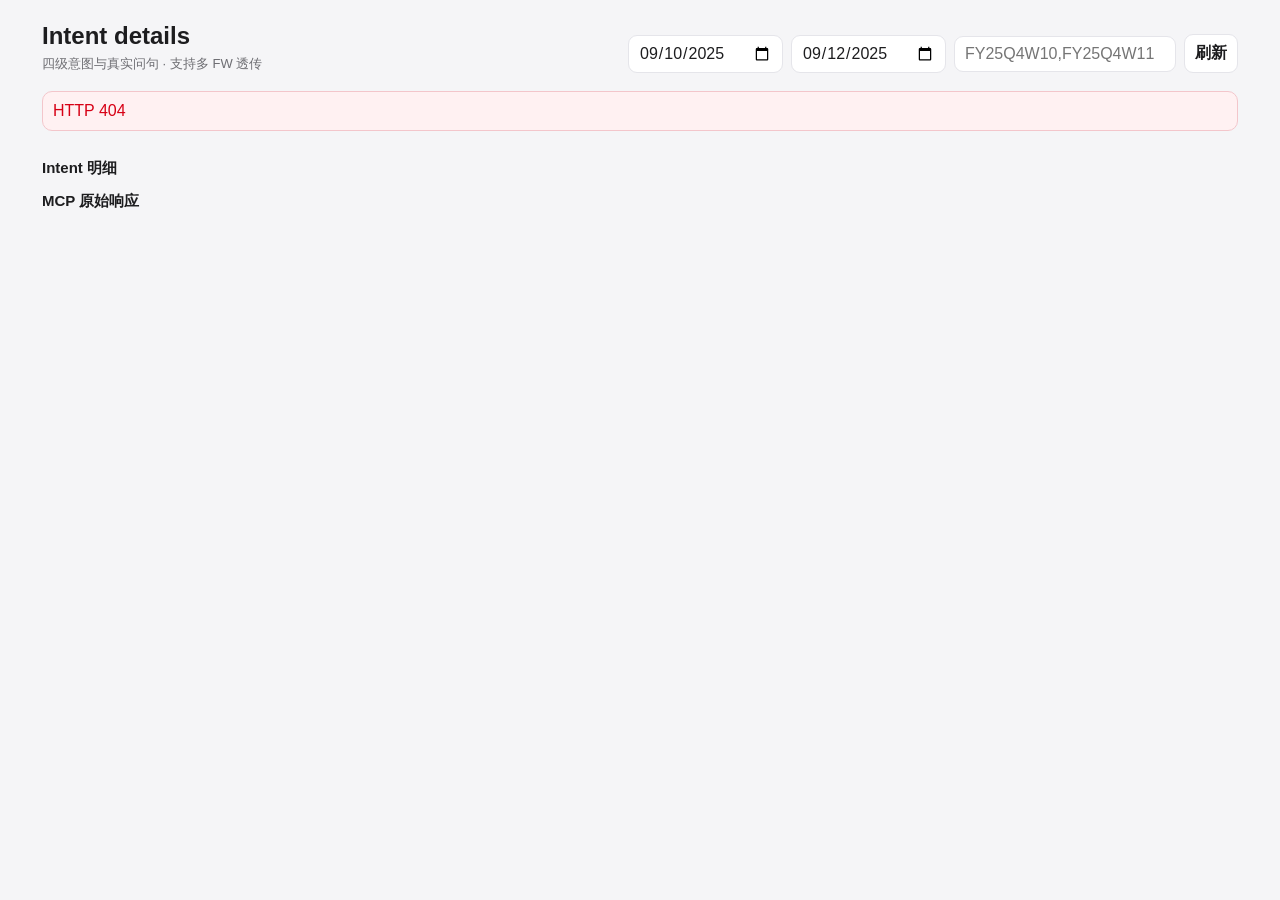
==== npi_intent_details.html @ 2748bf7d "P0: restore runnable MCP dashboard and harden data path" ====
<!doctype html><html lang="zh-CN"><head><meta charset="utf-8"><meta name="viewport" content="width=device-width,initial-scale=1"><title>Intent details</title><link rel="stylesheet" href="styles.css"></head><body><main class="page"><div class="page-head"><div><h1>Intent details</h1><div class="sub">四级意图与真实问句 · 支持多 FW 透传</div></div><div class="filters"><input id="date_from" class="input" type="date" value="2025-09-10"><input id="date_to" class="input" type="date" value="2025-09-12"><input id="fw" class="input" placeholder="FY25Q4W10,FY25Q4W11"><button id="reload" class="btn">刷新</button></div></div><div id="state" class="loading">加载中…</div><div id="summary" class="grid section"></div><section class="section"><h2>Intent 明细</h2><div id="rows"></div></section><section class="section"><h2>MCP 原始响应</h2><div id="raw"></div></section></main><script src="dashboard.js"></script><script src="intent.js"></script></body></html>
---- styles.css ----
:root {
  --bg:#f5f5f7; --card:#fff; --line:#e5e5ea; --text:#1d1d1f;
  --muted:#6e6e73; --blue:#0071e3; --purple:#7c4dff; --red:#d70015;
}
* { box-sizing:border-box; }
html,body { margin:0; height:100%; font-family:-apple-system,BlinkMacSystemFont,"Segoe UI",sans-serif; color:var(--text); background:var(--bg); }
button,input,select { font:inherit; }
.top { height:58px; padding:0 28px; display:flex; align-items:center; justify-content:space-between; background:#fff; border-bottom:1px solid var(--line); }
.brand { font-weight:750; letter-spacing:-.02em; }
.controls,.nav,.actions,.filters,.chat-row { display:flex; gap:10px; align-items:center; }
.select,.btn,.input { border:1px solid var(--line); background:#fff; border-radius:9px; padding:8px 10px; color:var(--text); }
.btn { cursor:pointer; font-weight:600; }
.btn.primary { background:var(--blue); color:#fff; border-color:var(--blue); }
.pill { display:inline-flex; align-items:center; gap:7px; border:1px solid #c8e7d0; background:#eef9f1; color:#1f7a36; border-radius:999px; padding:6px 10px; font-size:12px; }
.pill.off { border-color:#f1c6cb; background:#fff1f2; color:#b4232d; }
.dot { width:7px; height:7px; border-radius:50%; background:currentColor; }
.nav { justify-content:center; padding:13px; }
.tab { border:0; background:transparent; border-radius:999px; padding:9px 17px; font-weight:650; color:var(--muted); cursor:pointer; }
.tab.active { background:#fff; color:var(--blue); box-shadow:0 2px 10px #0000000d; }
.frame { width:100%; height:calc(100vh - 112px); border:0; background:#fff; }
.drawer { position:fixed; right:0; top:0; bottom:0; width:min(440px,94vw); background:#fff; border-left:1px solid var(--line); box-shadow:-20px 0 50px #0002; transform:translateX(100%); transition:.25s; z-index:20; display:flex; flex-direction:column; }
.drawer.open { transform:none; }
.drawer-head,.drawer-foot { padding:14px 16px; border-bottom:1px solid var(--line); }
.drawer-head { display:flex; justify-content:space-between; align-items:center; }
.drawer-body { padding:16px; overflow:auto; flex:1; }
.msg { padding:11px 13px; border-radius:12px; background:#f6f7f9; margin:8px 0; font-size:13px; line-height:1.55; white-space:pre-wrap; }
.msg.user { background:var(--blue); color:#fff; margin-left:20%; }
.chat-row input { flex:1; }
.page { max-width:1240px; margin:auto; padding:22px; }
.page-head { display:flex; justify-content:space-between; gap:16px; align-items:flex-end; margin-bottom:18px; }
.page h1 { font-size:24px; margin:0; }
.sub { font-size:13px; color:var(--muted); margin-top:5px; }
.filters { gap:8px; flex-wrap:wrap; }
.grid { display:grid; grid-template-columns:repeat(4,minmax(0,1fr)); gap:12px; }
.card { background:var(--card); border:1px solid var(--line); border-radius:14px; padding:16px; }
.kpi-label { font-size:12px; color:var(--muted); }
.kpi-value { font-size:26px; font-weight:760; margin-top:6px; }
.kpi-sub { font-size:12px; color:var(--muted); margin-top:5px; }
.section { margin-top:14px; }
.section h2 { font-size:15px; margin:0 0 10px; }
.table-wrap { overflow:auto; border:1px solid var(--line); border-radius:12px; background:#fff; }
table { width:100%; border-collapse:collapse; font-size:12px; }
th,td { padding:9px 11px; text-align:left; border-bottom:1px solid #f0f0f2; vertical-align:top; }
th { background:#fafafa; color:var(--muted); font-weight:650; position:sticky; top:0; }
.empty { padding:28px; color:var(--muted); text-align:center; }
.error { color:var(--red); background:#fff1f2; border:1px solid #f3c6cb; padding:10px; border-radius:10px; }
.loading { color:var(--blue); }
.raw { white-space:pre-wrap; background:#1f2025; color:#eee; padding:14px; border-radius:10px; max-height:300px; overflow:auto; font:11px/1.5 ui-monospace,SFMono-Regular,Menlo,monospace; }
@media(max-width:820px) {
  .top { padding:0 12px; }
  .brand { display:none; }
  .grid { grid-template-columns:repeat(2,1fr); }
  .page-head { align-items:flex-start; flex-direction:column; }
  .frame { height:calc(100vh - 118px); }
  .controls select { max-width:150px; }
}
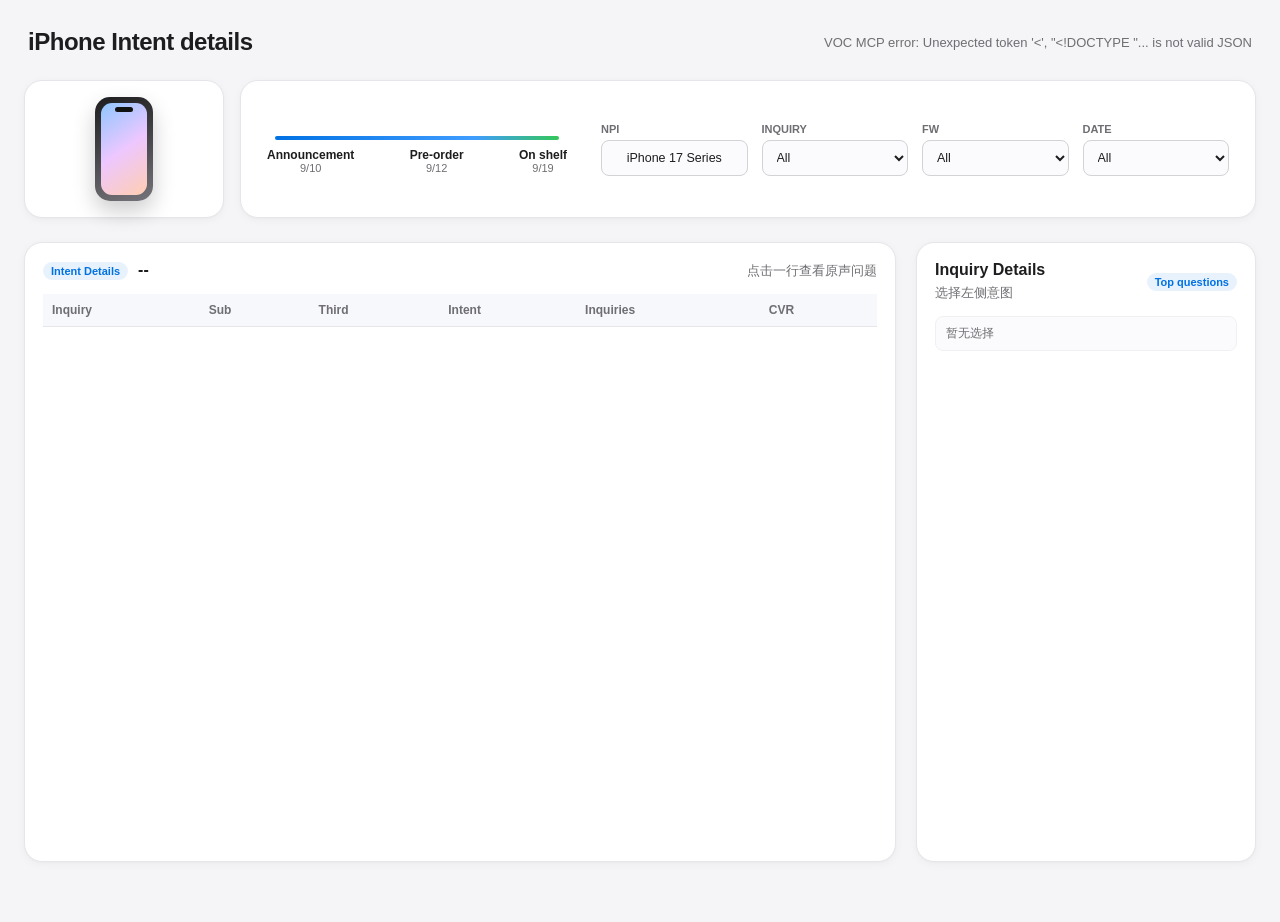
==== commit 7a8d0435: "Restore Intent template layout and map MCP intent tree/questions" ====
--- a/npi_intent_details.html
+++ b/npi_intent_details.html
@@ -1 +1 @@
-<!doctype html><html lang="zh-CN"><head><meta charset="utf-8"><meta name="viewport" content="width=device-width,initial-scale=1"><title>Intent details</title><link rel="stylesheet" href="styles.css"></head><body><main class="page"><div class="page-head"><div><h1>Intent details</h1><div class="sub">四级意图与真实问句 · 支持多 FW 透传</div></div><div class="filters"><input id="date_from" class="input" type="date" value="2025-09-10"><input id="date_to" class="input" type="date" value="2025-09-12"><input id="fw" class="input" placeholder="FY25Q4W10,FY25Q4W11"><button id="reload" class="btn">刷新</button></div></div><div id="state" class="loading">加载中…</div><div id="summary" class="grid section"></div><section class="section"><h2>Intent 明细</h2><div id="rows"></div></section><section class="section"><h2>MCP 原始响应</h2><div id="raw"></div></section></main><script src="dashboard.js"></script><script src="intent.js"></script></body></html>
+<!DOCTYPE html><html lang="zh-CN"><head><meta charset="UTF-8"><meta name="viewport" content="width=device-width,initial-scale=1"><title>Intent Details</title><link rel="stylesheet" href="./template.css"></head><body><div class="app-container"><div class="header-bar"><h1 class="header-title">iPhone Intent details</h1><div id="data-timestamp" class="header-meta">Data loading...</div></div><div class="top-control-row"><div class="card product-card-container"><div class="phone-art"></div></div><div class="card sec-control-panel"><div class="timeline"><div class="timeline-track"></div><div class="timeline-nodes"><div class="timeline-node"><strong>Announcement</strong>9/10</div><div class="timeline-node"><strong>Pre-order</strong>9/12</div><div class="timeline-node"><strong>On shelf</strong>9/19</div></div></div><div class="filter-grid"><div class="filter-item"><span class="filter-label">NPI</span><button class="filter-btn">iPhone 17 Series</button></div><div class="filter-item"><span class="filter-label">Inquiry</span><select id="inqFilter"><option value="">All</option></select></div><div class="filter-item"><span class="filter-label">FW</span><select id="fw"><option value="">All</option><option>FY25Q4W11</option></select></div><div class="filter-item"><span class="filter-label">Date</span><select id="date"><option value="">All</option><option value="2025-09-10,2025-09-12">9/10～9/12</option></select></div></div></div></div><div class="intent-layout"><div class="card intent-table-card"><div class="table-head"><div><span class="badge">Intent Details</span><strong id="summary" style="margin-left:10px">--</strong></div><span class="muted">点击一行查看原声问题</span></div><div class="table-scroll"><table class="intent-table"><thead><tr><th>Inquiry</th><th>Sub</th><th>Third</th><th>Intent</th><th>Inquiries</th><th>CVR</th></tr></thead><tbody id="intentBody"></tbody></table></div></div><div class="card inquiry-card"><div class="table-head"><div><strong>Inquiry Details</strong><div id="selectedNode" class="muted" style="margin-top:5px">选择左侧意图</div></div><span class="badge">Top questions</span></div><div id="questions" class="question-list"><div class="question muted">暂无选择</div></div></div></div></div><script>let allRows=[];function esc(s){return String(s??'').replace(/&/g,'&amp;').replace(/</g,'&lt;').replace(/>/g,'&gt;')}function cvr(r){return r.sessionCount>0?(r.sessionOrderCount/r.sessionCount*100):0}function render(){const f=inqFilter.value;const rows=f?allRows.filter(x=>x.firstIntention===f):allRows;intentBody.innerHTML=rows.map((r,i)=>`<tr data-i="${allRows.indexOf(r)}"><td>${esc(r.firstIntention)}</td><td>${esc(r.twoIntention)}</td><td>${esc(r.threeIntention)}</td><td>${esc(r.fourIntention)}</td><td>${Number(r.inquiries||0).toLocaleString()}</td><td>${cvr(r).toFixed(1)}%</td></tr>`).join('');intentBody.querySelectorAll('tr').forEach(tr=>tr.onclick=()=>show(allRows[Number(tr.dataset.i)]))}function show(r){selectedNode.textContent=[r.firstIntention,r.twoIntention,r.threeIntention,r.fourIntention].filter(Boolean).join(' › ');const q=(r.inquirieList||[]).slice(0,50);questions.innerHTML=q.length?q.map((x,i)=>`<div class="question"><strong style="color:#0071e3">#${i+1}</strong> ${esc(x.inquiryName)} <span class="muted">(${Number(x.inquiryCount||0).toLocaleString()})</span></div>`).join(''):'<div class="question muted">暂无原声问题</div>'}async function load(){try{const q=new URLSearchParams();if(fw.value)q.set('fw',fw.value);if(date.value){const[d1,d2]=date.value.split(',');q.set('date_from',d1);q.set('date_to',d2)}const r=await fetch('/api/mcp/intent_data?'+q);const j=await r.json();if(!r.ok||!j.success||!j.data?.length)throw new Error(j.error||'request failed');const rec=j.data[0],block=rec.intentDetailList?.[0]||{};allRows=block.intentList||[];const groups=[...new Set(allRows.map(x=>x.firstIntention).filter(Boolean))].sort();inqFilter.innerHTML='<option value="">All</option>'+groups.map(x=>`<option>${esc(x)}</option>`).join('');const total=allRows.reduce((s,x)=>s+Number(x.inquiries||0),0);summary.textContent=total.toLocaleString()+' inquiries';document.getElementById('data-timestamp').textContent='Data as of '+String(rec.date||'VOC MCP').replace(/-/g,'/');render();if(allRows[0])show(allRows[0])}catch(e){document.getElementById('data-timestamp').textContent='VOC MCP error: '+e.message}}inqFilter.onchange=render;fw.onchange=load;date.onchange=load;load();</script></body></html>
--- a/template.css
+++ b/template.css
@@ -0,0 +1 @@
+:root{--bg-page:#f5f5f7;--bg-card:#fff;--border:#e5e5ea;--text:#1d1d1f;--muted:#6e6e73;--blue:#0071e3;--purple:#af52de;--green:#34c759;--red:#ff3b30;--shadow:0 2px 10px rgba(0,0,0,.04),0 1px 3px rgba(0,0,0,.02)}*{box-sizing:border-box}html,body{margin:0;min-height:100%;font-family:-apple-system,BlinkMacSystemFont,"SF Pro Display","SF Pro Text","Helvetica Neue",Arial,sans-serif;background:var(--bg-page);color:var(--text)}body{padding:28px 24px 60px}.app-container{width:100%;max-width:1480px;margin:0 auto;display:flex;flex-direction:column;gap:24px}.header-bar,.dashboard-header{display:flex;justify-content:space-between;align-items:center;padding:0 4px}.header-title,.header-title-box h1{font-size:24px;font-weight:700;letter-spacing:-.02em;margin:0}.header-meta,.muted{font-size:13px;color:var(--muted)}.card{background:var(--bg-card);border:1px solid var(--border);border-radius:18px;box-shadow:var(--shadow)}.top-control-row,.top-control-section{display:flex;gap:16px;align-items:stretch;min-height:132px}.product-card-container,.product-hero-card{width:200px;min-width:200px;padding:16px;display:flex;align-items:center;justify-content:center;flex-direction:column}.phone-art{width:58px;height:104px;border-radius:15px;background:linear-gradient(160deg,#1d1d1f,#74747a);box-shadow:0 10px 22px rgba(0,0,0,.2);position:relative}.phone-art:before{content:"";position:absolute;left:6px;right:6px;top:6px;bottom:6px;border-radius:11px;background:linear-gradient(145deg,#8fc6ff,#edc7ff 50%,#ffceb2)}.phone-art:after{content:"";position:absolute;top:10px;left:50%;transform:translateX(-50%);width:18px;height:5px;border-radius:5px;background:#111}.sec-control-panel,.controls-hub-card{flex:1;padding:18px 26px;display:flex;align-items:center;gap:34px}.timeline{min-width:270px;flex:0 0 300px}.timeline-track{height:4px;border-radius:4px;background:linear-gradient(90deg,var(--blue),#409cff 70%,var(--green));margin:12px 8px 8px;position:relative}.timeline-nodes{display:flex;justify-content:space-between}.timeline-node{font-size:11px;color:var(--muted);text-align:center}.timeline-node strong{display:block;color:var(--text);font-size:12px}.filter-grid{flex:1;display:grid;grid-template-columns:repeat(4,minmax(120px,1fr));gap:14px}.filter-grid.two{grid-template-columns:repeat(2,minmax(150px,1fr))}.filter-item{display:flex;flex-direction:column;gap:5px}.filter-label{font-size:11px;font-weight:700;color:var(--muted);text-transform:uppercase}.filter-btn,select{height:36px;border:1px solid #d2d2d7;border-radius:8px;background:#fbfbfd;color:var(--text);padding:0 10px;font-size:12.5px}.sec-kpi-cards{display:grid;grid-template-columns:repeat(3,1fr);gap:20px}.kpi-card{padding:22px 24px;display:flex;flex-direction:column;gap:24px}.kpi-title{text-align:center;color:var(--muted);font-size:14px;font-weight:600}.kpi-values{display:grid;grid-template-columns:1fr 1fr}.kpi-col{text-align:center}.kpi-number{font-size:28px;font-weight:700}.kpi-lol{font-size:28px;font-weight:700}.positive{color:var(--green)}.negative{color:var(--red)}.sublabel{font-size:12px;color:var(--muted);margin-top:4px}.two-col{display:grid;grid-template-columns:1fr 1fr;gap:20px}.section-card{padding:22px 24px}.section-title{font-size:16px;font-weight:700;margin:0 0 16px}.matrix-grid{display:grid;grid-template-columns:125px 1fr 1fr;gap:14px}.axis-panel{background:#ebf0fe;border-radius:8px;padding:10px}.axis-item,.bar-row,.dot-row{height:34px;display:flex;align-items:center;font-size:12px}.bar-row{flex-direction:column;align-items:stretch;justify-content:center;gap:4px}.bar-track{height:6px;background:#eef0f4;border-radius:4px;overflow:hidden}.bar-fill{height:100%;background:var(--blue);border-radius:4px}.dot-panel{background:#f5f6fa;border-radius:8px;padding:10px;position:relative}.dot-row{position:relative}.dot{width:9px;height:9px;border-radius:50%;position:absolute;transform:translateX(-50%)}.chart-box{height:300px}.intent-layout{display:grid;grid-template-columns:minmax(0,1fr) 340px;gap:20px;min-height:620px}.intent-table-card,.inquiry-card{padding:18px;overflow:hidden}.table-scroll{max-height:600px;overflow:auto}.intent-table,.data-table{width:100%;border-collapse:collapse;font-size:12px}.intent-table th,.data-table th{position:sticky;top:0;background:#f7f8fb;color:var(--muted);text-align:left;padding:9px;border-bottom:1px solid var(--border)}.intent-table td,.data-table td{padding:9px;border-bottom:1px solid #f0f0f4;vertical-align:top}.intent-table tr:hover td,.data-table tr:hover td{background:#fbfcfe}.question-list{display:flex;flex-direction:column;gap:7px;max-height:540px;overflow:auto}.question{padding:8px 10px;border:1px solid #f0f0f2;border-radius:8px;background:#fbfbfd;font-size:12px}.badge{display:inline-flex;padding:3px 8px;border-radius:9px;background:rgba(0,113,227,.09);color:var(--blue);font-size:11px;font-weight:700}.mix-table-card{padding:22px 24px}.table-head{display:flex;justify-content:space-between;align-items:center;margin-bottom:14px}.summary{font-size:12px;color:var(--muted)}.pctbar{display:flex;align-items:center;justify-content:flex-end;gap:8px}.mini-track{width:64px;height:6px;background:#eef0f4;border-radius:4px;overflow:hidden}.mini-fill{height:100%;background:var(--blue)}.price-summary{display:flex;gap:12px}.pill{padding:7px 14px;border-radius:10px;background:#f5f6fa;border:1px solid var(--border);font-size:12px}.pill strong{font-size:14px}.loading{color:var(--blue);font-size:12px}.error{color:var(--red);font-size:12px}@media(max-width:1100px){.top-control-row,.top-control-section,.sec-control-panel,.controls-hub-card{flex-direction:column}.product-card-container,.product-hero-card{width:100%}.filter-grid{grid-template-columns:repeat(2,1fr)}.two-col,.intent-layout{grid-template-columns:1fr}.sec-kpi-cards{grid-template-columns:1fr}.timeline{min-width:0;flex:auto}}
